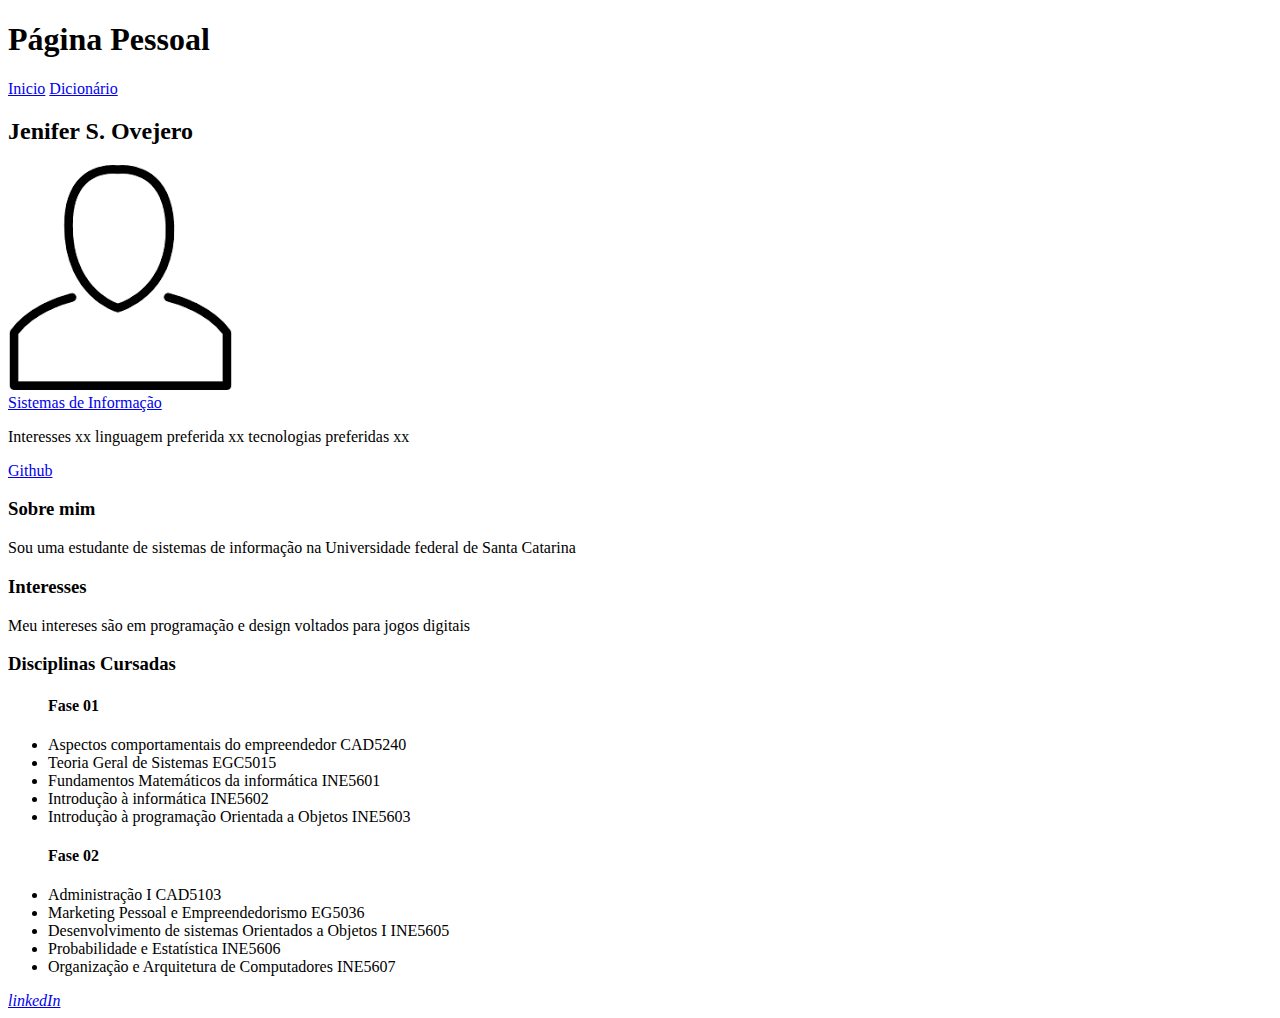
==== index.html @ 0b09d9e0 "Add files via upload" ====
<!DOCTYPE html>
<html lang="pt-br">
<head>
    <meta charset="UTF-8">
    <meta http-equiv="X-UA-Compatible" content="IE=edge">
    <meta name="viewport" content="width=device-width, initial-scale=1.0">
    <title>Página Pessoal</title>
    
</head>
<body>
    <header>
        <h1>Página Pessoal</h1>
        <nav>
            <a href="#">Inicio</a>
            <a href="html_dict.html">Dicionário</a>
        </nav>
    </header>
    <aside>
        <h2>Jenifer S. Ovejero</h2>
        <img src="fotoperfil.png"><br>
        <a href="https://sin.ufsc.br/">Sistemas de Informação</a>
        <p>Interesses xx  linguagem preferida xx tecnologias preferidas xx</p>
        <a href="https://github.com/JeniferOvejero">Github</a>
    </aside>
    <main>
        <section>
            <h3>Sobre mim</h3>
            <p>Sou uma estudante de sistemas de informação na Universidade federal de Santa Catarina</p>
        </section>
        <section>
            <h3>Interesses</h3>
            <p>Meu intereses são em programação e design voltados para jogos digitais</p>
        </section>
        <section>
            <h3>Disciplinas Cursadas</h3>
            <ul>
                <h4>Fase 01</h4>
                <li>Aspectos comportamentais do empreendedor CAD5240</li>
                <li>Teoria Geral de Sistemas EGC5015</li>
                <li>Fundamentos Matemáticos da informática INE5601</li>
                <li>Introdução à informática INE5602</li>
                <li>Introdução à programação Orientada a Objetos INE5603</li>
            </ul>
            <ul>
                <h4>Fase 02</h4>
                <li>Administração I CAD5103</li>
                <li>Marketing Pessoal e Empreendedorismo EG5036</li>
                <li>Desenvolvimento de sistemas Orientados a Objetos I INE5605</li>
                <li>Probabilidade e Estatística INE5606</li>
                <li>Organização e Arquitetura de Computadores INE5607</li>
            </ul>
        </section>
    </main>
    <footer><address><a href="https://www.linkedin.com/in/jenifer-sofia-ovejero-3856a0234">linkedIn</a></address></footer>
</body>
</html>
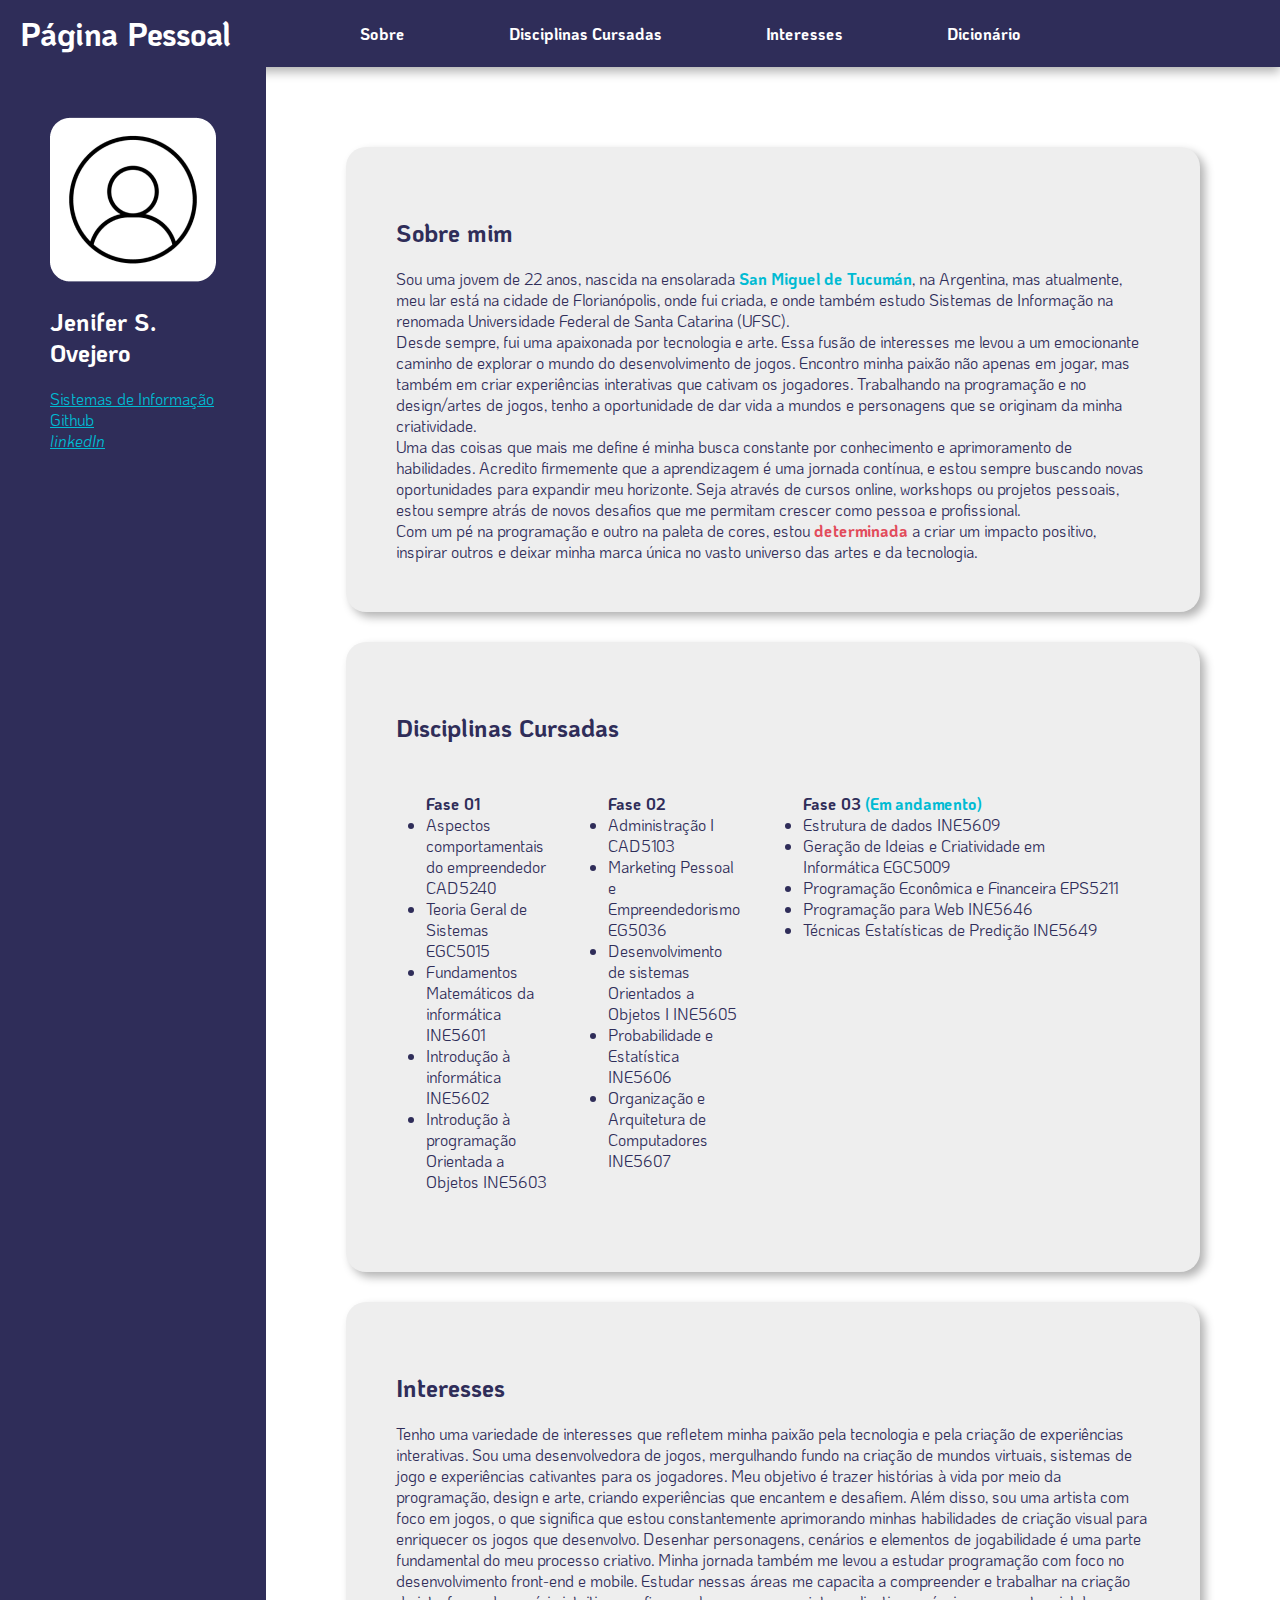
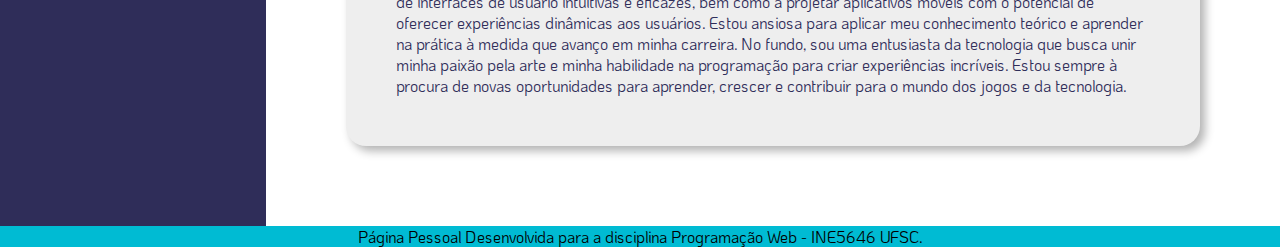
==== commit fa33ade9: "novo" ====
--- a/index.html
+++ b/index.html
@@ -4,53 +4,86 @@
     <meta charset="UTF-8">
     <meta http-equiv="X-UA-Compatible" content="IE=edge">
     <meta name="viewport" content="width=device-width, initial-scale=1.0">
+    <link rel="stylesheet" href="style.css">
     <title>Página Pessoal</title>
     
 </head>
 <body>
     <header>
-        <h1>Página Pessoal</h1>
+        <div class="titulo">
+            <h1>Página Pessoal</h1>
+        </div>
         <nav>
-            <a href="#">Inicio</a>
-            <a href="html_dict.html">Dicionário</a>
+            <b><a href="#Sobre">Sobre</a>
+            <a href="#Disciplinas">Disciplinas Cursadas</a>
+            <a href="#Interesses">Interesses</a>
+            <a href="html_dict.html">Dicionário</a></b>
         </nav>
     </header>
-    <aside>
-        <h2>Jenifer S. Ovejero</h2>
-        <img src="fotoperfil.png"><br>
-        <a href="https://sin.ufsc.br/">Sistemas de Informação</a>
-        <p>Interesses xx  linguagem preferida xx tecnologias preferidas xx</p>
-        <a href="https://github.com/JeniferOvejero">Github</a>
-    </aside>
-    <main>
-        <section>
-            <h3>Sobre mim</h3>
-            <p>Sou uma estudante de sistemas de informação na Universidade federal de Santa Catarina</p>
-        </section>
-        <section>
-            <h3>Interesses</h3>
-            <p>Meu intereses são em programação e design voltados para jogos digitais</p>
-        </section>
-        <section>
-            <h3>Disciplinas Cursadas</h3>
-            <ul>
-                <h4>Fase 01</h4>
-                <li>Aspectos comportamentais do empreendedor CAD5240</li>
-                <li>Teoria Geral de Sistemas EGC5015</li>
-                <li>Fundamentos Matemáticos da informática INE5601</li>
-                <li>Introdução à informática INE5602</li>
-                <li>Introdução à programação Orientada a Objetos INE5603</li>
-            </ul>
-            <ul>
-                <h4>Fase 02</h4>
-                <li>Administração I CAD5103</li>
-                <li>Marketing Pessoal e Empreendedorismo EG5036</li>
-                <li>Desenvolvimento de sistemas Orientados a Objetos I INE5605</li>
-                <li>Probabilidade e Estatística INE5606</li>
-                <li>Organização e Arquitetura de Computadores INE5607</li>
-            </ul>
-        </section>
-    </main>
-    <footer><address><a href="https://www.linkedin.com/in/jenifer-sofia-ovejero-3856a0234">linkedIn</a></address></footer>
+    <div>
+        <aside>
+            <img src="fotoperfil.png"><br>
+            <h3>Jenifer S. Ovejero</h3>
+            <a href="https://sin.ufsc.br/">Sistemas de Informação</a><br>
+            <a href="https://github.com/JeniferOvejero">Github</a>
+            <address><a href="https://www.linkedin.com/in/jenifer-sofia-ovejero-3856a0234">linkedIn</a></address>
+        </aside>
+        <main>
+            <section id="Sobre">
+                <h3>Sobre mim</h3>
+                <p>Sou uma jovem de 22 anos, nascida na ensolarada <a href="https://www.google.com/maps/place/San+Miguel+de+Tucumán,+Tucumán,+Argentina/@-26.8718912,-65.2758139,11z/data=!4m6!3m5!1s0x94223792d6c56903:0xf88d5b92b5c56527!8m2!3d-26.8082848!4d-65.2175903!16zL20vMDJmNWpi?entry=ttu">San Miguel de Tucumán</a>, na Argentina, mas atualmente, meu lar está na cidade de Florianópolis, onde fui criada, e onde também estudo Sistemas de Informação na renomada Universidade Federal de Santa Catarina (UFSC).<br>
+
+                    Desde sempre, fui uma apaixonada por tecnologia e arte. Essa fusão de interesses me levou a um emocionante caminho de explorar o mundo do desenvolvimento de jogos. Encontro minha paixão não apenas em jogar, mas também em criar experiências interativas que cativam os jogadores. Trabalhando na programação e no design/artes de jogos, tenho a oportunidade de dar vida a mundos e personagens que se originam da minha criatividade.<br>
+                    
+                    Uma das coisas que mais me define é minha busca constante por conhecimento e aprimoramento de habilidades. Acredito firmemente que a aprendizagem é uma jornada contínua, e estou sempre buscando novas oportunidades para expandir meu horizonte. Seja através de cursos online, workshops ou projetos pessoais, estou sempre atrás de novos desafios que me permitam crescer como pessoa e profissional.<br>
+                    
+                    Com um pé na programação e outro na paleta de cores, estou <strong class="vermelho">determinada</strong> a criar um impacto positivo, inspirar outros e deixar minha marca única no vasto universo das artes e da tecnologia.</p>
+            </section>
+            <section id="Disciplinas">
+                <h3>Disciplinas Cursadas</h3>
+                <div>
+                    <div class="coluna-50">
+                        <ul>
+                            <h4>Fase 01</h4>
+                            <li>Aspectos comportamentais do empreendedor CAD5240</li>
+                            <li>Teoria Geral de Sistemas EGC5015</li>
+                            <li>Fundamentos Matemáticos da informática INE5601</li>
+                            <li>Introdução à informática INE5602</li>
+                            <li>Introdução à programação Orientada a Objetos INE5603</li>
+                        </ul>
+                        <ul>
+                            <h4>Fase 02</h4>
+                            <li>Administração I CAD5103</li>
+                            <li>Marketing Pessoal e Empreendedorismo EG5036</li>
+                            <li>Desenvolvimento de sistemas Orientados a Objetos I INE5605</li>
+                            <li>Probabilidade e Estatística INE5606</li>
+                            <li>Organização e Arquitetura de Computadores INE5607</li>
+                        </ul>
+                    </div>
+                    <div class="coluna-50">
+                        <ul>
+                            <h4>Fase 03 <span>(Em andamento)</span></h4>
+                            <li>Estrutura de dados INE5609</li>
+                            <li>Geração de Ideias e Criatividade em Informática EGC5009</li>
+                            <li>Programação Econômica e Financeira EPS5211</li>
+                            <li>Programação para Web INE5646</li>
+                            <li>Técnicas Estatísticas de Predição INE5649</li>
+                        </ul>
+                    </div>
+                </div>
+            </section>
+            <section id="Interesses">
+                <h3>Interesses</h3>
+                <p>Tenho uma variedade de interesses que refletem minha paixão pela tecnologia e pela criação de experiências interativas. Sou uma desenvolvedora de jogos, mergulhando fundo na criação de mundos virtuais, sistemas de jogo e experiências cativantes para os jogadores. Meu objetivo é trazer histórias à vida por meio da programação, design e arte, criando experiências que encantem e desafiem.
+
+                    Além disso, sou uma artista com foco em jogos, o que significa que estou constantemente aprimorando minhas habilidades de criação visual para enriquecer os jogos que desenvolvo. Desenhar personagens, cenários e elementos de jogabilidade é uma parte fundamental do meu processo criativo.
+                    
+                    Minha jornada também me levou a estudar programação com foco no desenvolvimento front-end e mobile. Estudar nessas áreas me capacita a compreender e trabalhar na criação de interfaces de usuário intuitivas e eficazes, bem como a projetar aplicativos móveis com o potencial de oferecer experiências dinâmicas aos usuários. Estou ansiosa para aplicar meu conhecimento teórico e aprender na prática à medida que avanço em minha carreira.
+                    
+                    No fundo, sou uma entusiasta da tecnologia que busca unir minha paixão pela arte e minha habilidade na programação para criar experiências incríveis. Estou sempre à procura de novas oportunidades para aprender, crescer e contribuir para o mundo dos jogos e da tecnologia.</p>
+            </section>
+        </main>
+    </div>
+    <footer>Página Pessoal Desenvolvida para a disciplina Programação Web - INE5646 UFSC. </footer>
 </body>
 </html>--- a/style.css
+++ b/style.css
@@ -0,0 +1,89 @@
+@import url('https://fonts.googleapis.com/css2?family=KoHo:ital@0;1&family=Passion+One&display=swap');
+
+*{
+    margin: 0;
+    padding: 0;
+    font-family: KoHo;
+}
+div{
+    display: flex;
+}
+aside {
+    background-color: #2F2D59;
+    color: white;
+    padding: 50px;
+}
+aside a{
+    color: #00BBD3;
+}
+main {
+    flex-grow: 1; /* Faz com que o conteúdo principal ocupe o restante da largura disponível */
+    padding: 50px;
+    color: #2F2D59;
+}
+
+header{
+    
+    background-color: #2F2D59;
+    color: white;
+    display: flex;
+    align-items: center;
+    box-shadow: 0px 5px 10px rgba(0, 0, 0, 0.3);
+}
+nav {
+    display: flex;
+    align-items: center;
+    justify-content: flex-end;
+    height: 67px;
+}
+nav a{
+    text-decoration: none;
+    color: white;
+    padding: 0px 50px;
+    font-size: 16px;
+}
+nav a:hover{
+    color: #00BBD3;
+    text-decoration: underline;
+}
+footer{
+    background-color: #00BBD3;
+    text-align: center;
+}
+
+section{
+    background-color: #EEEEEE;
+    margin: 30px;
+    padding: 50px;
+    border-radius: 20px;
+    box-shadow: 5px 5px 10px rgba(0, 0, 0, 0.3);
+}
+h3{
+    margin: 20px 0px;
+    font-size: 24px;
+}
+p{
+    font-size: 16px;
+}
+.coluna-50{
+    width: 50%;
+}
+ul{
+    margin: 30px;
+}
+span{
+    color: #00BBD3;
+}
+
+.titulo{
+    justify-content: start;
+    margin: 0px 80px 0px 20px;
+}
+.vermelho{
+    color: #E24B5B;
+}
+p a{
+    text-decoration: none;
+    color: #00BBD3;
+    font-weight: 800;
+}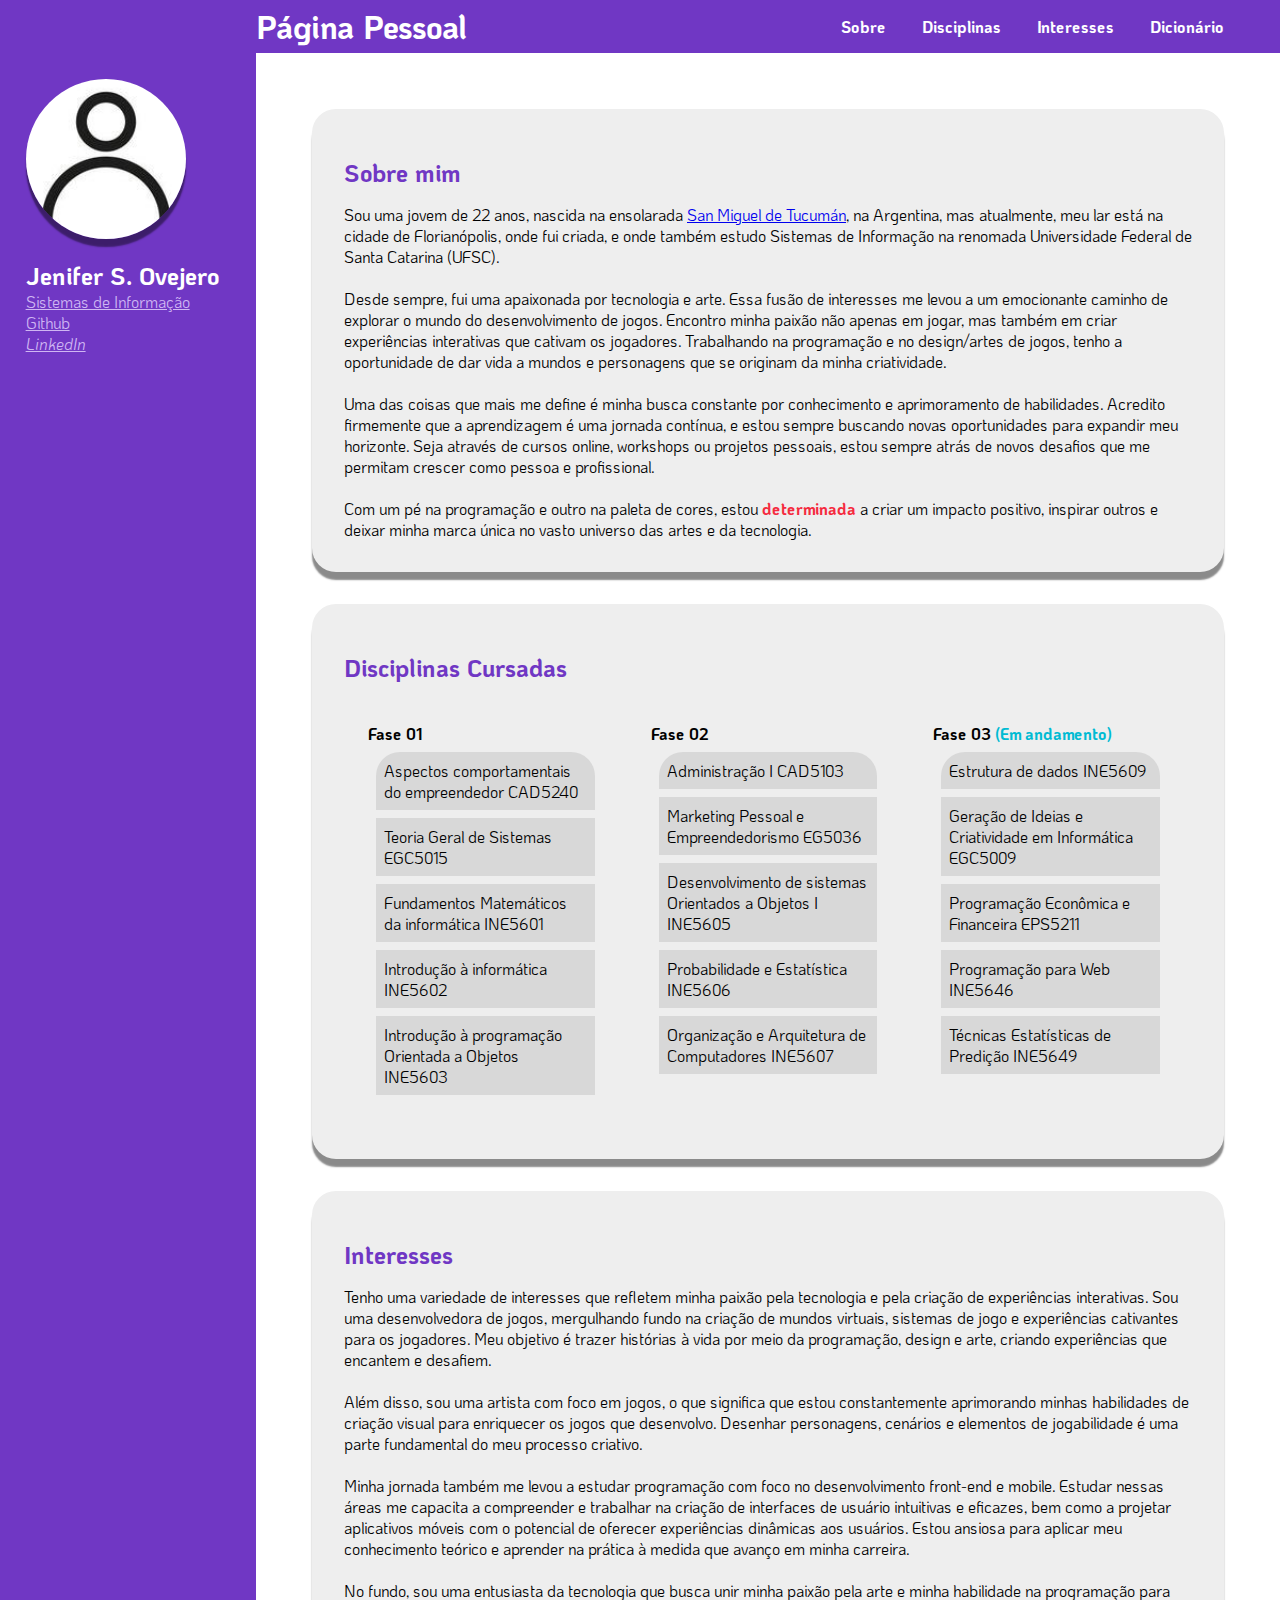
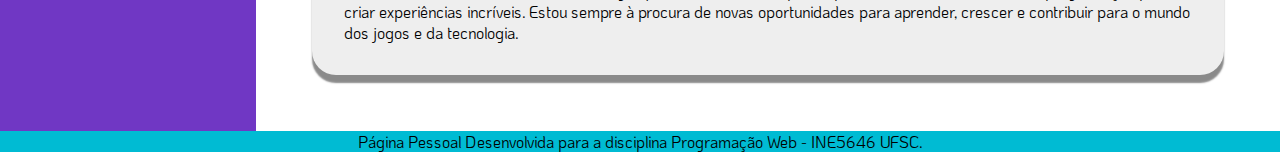
==== commit c46e7b69: "att" ====
--- a/index.html
+++ b/index.html
@@ -9,81 +9,75 @@
     
 </head>
 <body>
-    <header>
-        <div class="titulo">
+    <div class="container">
+        <header>
             <h1>Página Pessoal</h1>
-        </div>
-        <nav>
-            <b><a href="#Sobre">Sobre</a>
-            <a href="#Disciplinas">Disciplinas Cursadas</a>
-            <a href="#Interesses">Interesses</a>
-            <a href="html_dict.html">Dicionário</a></b>
-        </nav>
-    </header>
-    <div>
+            <nav>
+                <a href="#Sobre" id="sob">Sobre</a>
+                <a href="#Disciplinas" id="dis">Disciplinas</a>
+                <a href="#Interesses" id="in">Interesses</a>
+                <a href="html_dict.html" id="dic">Dicionário</a>
+            </nav>
+        </header>
         <aside>
-            <img src="fotoperfil.png"><br>
-            <h3>Jenifer S. Ovejero</h3>
-            <a href="https://sin.ufsc.br/">Sistemas de Informação</a><br>
+            <img src="fotoperfil.jpg"><br>
+            <h2>Jenifer S. Ovejero</h2>
+            <a href="https://sin.ufsc.br/">Sistemas de Informação</a>
             <a href="https://github.com/JeniferOvejero">Github</a>
-            <address><a href="https://www.linkedin.com/in/jenifer-sofia-ovejero-3856a0234">linkedIn</a></address>
+            <address><a href="https://www.linkedin.com/in/jenifer-sofia-ovejero-3856a0234">LinkedIn</a></address>
         </aside>
         <main>
-            <section id="Sobre">
-                <h3>Sobre mim</h3>
-                <p>Sou uma jovem de 22 anos, nascida na ensolarada <a href="https://www.google.com/maps/place/San+Miguel+de+Tucumán,+Tucumán,+Argentina/@-26.8718912,-65.2758139,11z/data=!4m6!3m5!1s0x94223792d6c56903:0xf88d5b92b5c56527!8m2!3d-26.8082848!4d-65.2175903!16zL20vMDJmNWpi?entry=ttu">San Miguel de Tucumán</a>, na Argentina, mas atualmente, meu lar está na cidade de Florianópolis, onde fui criada, e onde também estudo Sistemas de Informação na renomada Universidade Federal de Santa Catarina (UFSC).<br>
-
-                    Desde sempre, fui uma apaixonada por tecnologia e arte. Essa fusão de interesses me levou a um emocionante caminho de explorar o mundo do desenvolvimento de jogos. Encontro minha paixão não apenas em jogar, mas também em criar experiências interativas que cativam os jogadores. Trabalhando na programação e no design/artes de jogos, tenho a oportunidade de dar vida a mundos e personagens que se originam da minha criatividade.<br>
-                    
-                    Uma das coisas que mais me define é minha busca constante por conhecimento e aprimoramento de habilidades. Acredito firmemente que a aprendizagem é uma jornada contínua, e estou sempre buscando novas oportunidades para expandir meu horizonte. Seja através de cursos online, workshops ou projetos pessoais, estou sempre atrás de novos desafios que me permitam crescer como pessoa e profissional.<br>
-                    
-                    Com um pé na programação e outro na paleta de cores, estou <strong class="vermelho">determinada</strong> a criar um impacto positivo, inspirar outros e deixar minha marca única no vasto universo das artes e da tecnologia.</p>
+            <section>
+                <h3 class="Sobre">Sobre mim</h3>
+                <p>Sou uma jovem de 22 anos, nascida na ensolarada <a href="https://www.google.com/maps?client=opera-gx&hs=dkd&sca_esv=562386629&output=search&q=san+miguel+de+tucuman&source=lnms&entry=mc&sa=X&ved=2ahUKEwizr4TsqY-BAxXrHrkGHSCoBA4Q0pQJegQICxAB">San Miguel de Tucumán</a>, na Argentina, mas atualmente, meu lar está na cidade de Florianópolis, onde fui criada, e onde também estudo Sistemas de Informação na renomada Universidade Federal de Santa Catarina (UFSC).
+                <br><br>
+                Desde sempre, fui uma apaixonada por tecnologia e arte. Essa fusão de interesses me levou a um emocionante caminho de explorar o mundo do desenvolvimento de jogos. Encontro minha paixão não apenas em jogar, mas também em criar experiências interativas que cativam os jogadores. Trabalhando na programação e no design/artes de jogos, tenho a oportunidade de dar vida a mundos e personagens que se originam da minha criatividade.
+                <br><br>
+                Uma das coisas que mais me define é minha busca constante por conhecimento e aprimoramento de habilidades. Acredito firmemente que a aprendizagem é uma jornada contínua, e estou sempre buscando novas oportunidades para expandir meu horizonte. Seja através de cursos online, workshops ou projetos pessoais, estou sempre atrás de novos desafios que me permitam crescer como pessoa e profissional.
+                <br><br>
+                Com um pé na programação e outro na paleta de cores, estou <strong>determinada</strong> a criar um impacto positivo, inspirar outros e deixar minha marca única no vasto universo das artes e da tecnologia.</p>
             </section>
             <section id="Disciplinas">
                 <h3>Disciplinas Cursadas</h3>
-                <div>
-                    <div class="coluna-50">
-                        <ul>
-                            <h4>Fase 01</h4>
-                            <li>Aspectos comportamentais do empreendedor CAD5240</li>
-                            <li>Teoria Geral de Sistemas EGC5015</li>
-                            <li>Fundamentos Matemáticos da informática INE5601</li>
-                            <li>Introdução à informática INE5602</li>
-                            <li>Introdução à programação Orientada a Objetos INE5603</li>
-                        </ul>
-                        <ul>
-                            <h4>Fase 02</h4>
-                            <li>Administração I CAD5103</li>
-                            <li>Marketing Pessoal e Empreendedorismo EG5036</li>
-                            <li>Desenvolvimento de sistemas Orientados a Objetos I INE5605</li>
-                            <li>Probabilidade e Estatística INE5606</li>
-                            <li>Organização e Arquitetura de Computadores INE5607</li>
-                        </ul>
-                    </div>
-                    <div class="coluna-50">
-                        <ul>
-                            <h4>Fase 03 <span>(Em andamento)</span></h4>
-                            <li>Estrutura de dados INE5609</li>
-                            <li>Geração de Ideias e Criatividade em Informática EGC5009</li>
-                            <li>Programação Econômica e Financeira EPS5211</li>
-                            <li>Programação para Web INE5646</li>
-                            <li>Técnicas Estatísticas de Predição INE5649</li>
-                        </ul>
-                    </div>
+                <div class="lista">
+                    <ul class="f1">
+                        <h4>Fase 01</h4>
+                        <li class="primeiro">Aspectos comportamentais do empreendedor CAD5240</li>
+                        <li>Teoria Geral de Sistemas EGC5015</li>
+                        <li>Fundamentos Matemáticos da informática INE5601</li>
+                        <li>Introdução à informática INE5602</li>
+                        <li class="ultimo">Introdução à programação Orientada a Objetos INE5603</li>
+                    </ul>
+                    <ul class="f2">
+                        <h4>Fase 02</h4>
+                        <li class="primeiro">Administração I CAD5103</li>
+                        <li>Marketing Pessoal e Empreendedorismo EG5036</li>
+                        <li>Desenvolvimento de sistemas Orientados a Objetos I INE5605</li>
+                        <li>Probabilidade e Estatística INE5606</li>
+                        <li class="ultimo">Organização e Arquitetura de Computadores INE5607</li>
+                    </ul>
+                    <ul class="f3">
+                        <h4>Fase 03 <span>(Em andamento)</span></h4>
+                        <li class="primeiro">Estrutura de dados INE5609</li>
+                        <li>Geração de Ideias e Criatividade em Informática EGC5009</li>
+                        <li>Programação Econômica e Financeira EPS5211</li>
+                        <li>Programação para Web INE5646</li>
+                        <li class="ultimo">Técnicas Estatísticas de Predição INE5649</li>
+                    </ul>
                 </div>
             </section>
             <section id="Interesses">
                 <h3>Interesses</h3>
                 <p>Tenho uma variedade de interesses que refletem minha paixão pela tecnologia e pela criação de experiências interativas. Sou uma desenvolvedora de jogos, mergulhando fundo na criação de mundos virtuais, sistemas de jogo e experiências cativantes para os jogadores. Meu objetivo é trazer histórias à vida por meio da programação, design e arte, criando experiências que encantem e desafiem.
-
-                    Além disso, sou uma artista com foco em jogos, o que significa que estou constantemente aprimorando minhas habilidades de criação visual para enriquecer os jogos que desenvolvo. Desenhar personagens, cenários e elementos de jogabilidade é uma parte fundamental do meu processo criativo.
-                    
-                    Minha jornada também me levou a estudar programação com foco no desenvolvimento front-end e mobile. Estudar nessas áreas me capacita a compreender e trabalhar na criação de interfaces de usuário intuitivas e eficazes, bem como a projetar aplicativos móveis com o potencial de oferecer experiências dinâmicas aos usuários. Estou ansiosa para aplicar meu conhecimento teórico e aprender na prática à medida que avanço em minha carreira.
-                    
-                    No fundo, sou uma entusiasta da tecnologia que busca unir minha paixão pela arte e minha habilidade na programação para criar experiências incríveis. Estou sempre à procura de novas oportunidades para aprender, crescer e contribuir para o mundo dos jogos e da tecnologia.</p>
+                <br><br>
+                Além disso, sou uma artista com foco em jogos, o que significa que estou constantemente aprimorando minhas habilidades de criação visual para enriquecer os jogos que desenvolvo. Desenhar personagens, cenários e elementos de jogabilidade é uma parte fundamental do meu processo criativo.
+                <br><br>
+                Minha jornada também me levou a estudar programação com foco no desenvolvimento front-end e mobile. Estudar nessas áreas me capacita a compreender e trabalhar na criação de interfaces de usuário intuitivas e eficazes, bem como a projetar aplicativos móveis com o potencial de oferecer experiências dinâmicas aos usuários. Estou ansiosa para aplicar meu conhecimento teórico e aprender na prática à medida que avanço em minha carreira.
+                <br><br>
+                No fundo, sou uma entusiasta da tecnologia que busca unir minha paixão pela arte e minha habilidade na programação para criar experiências incríveis. Estou sempre à procura de novas oportunidades para aprender, crescer e contribuir para o mundo dos jogos e da tecnologia.</p>
             </section>
         </main>
+        <footer>Página Pessoal Desenvolvida para a disciplina Programação Web - INE5646 UFSC.</footer>
     </div>
-    <footer>Página Pessoal Desenvolvida para a disciplina Programação Web - INE5646 UFSC. </footer>
 </body>
 </html>--- a/style.css
+++ b/style.css
@@ -1,89 +1,185 @@
-@import url('https://fonts.googleapis.com/css2?family=KoHo:ital@0;1&family=Passion+One&display=swap');
-
+@import url('https://fonts.googleapis.com/css2?family=KoHo:ital,wght@0,400;0,700;1,400&display=swap');
+:root{
+    --cor-primaria: #7037C4;
+    --cor-fundo: white;
+    --cor-secundaria: #00BBD3;
+    --cor-destaque: #f52a3e;
+    --cor-cinza: #eee;
+    --cor-branco: #fff;
+    --cor-site: #7037C4;
+}
 *{
     margin: 0;
     padding: 0;
-    font-family: KoHo;
+    box-sizing: border-box;
+    font-family: koho;
+    font-size: 16px;
 }
-div{
-    display: flex;
+body{
+    background: var(--cor-primaria);
 }
-aside {
-    background-color: #2F2D59;
-    color: white;
-    padding: 50px;
-}
-aside a{
-    color: #00BBD3;
-}
-main {
-    flex-grow: 1; /* Faz com que o conteúdo principal ocupe o restante da largura disponível */
-    padding: 50px;
-    color: #2F2D59;
+
+.container{
+    display: grid;
+    grid-template-columns: 1fr 4fr;
+    grid-template-rows: auto 1fr auto;
+    grid-template-areas: ". h""a m""f f";
+
 }
 
 header{
+    display: flex;
+    justify-content: space-between;
+    align-items: center;
+
+    background: var(--cor-primaria);
+    grid-area: h;
+    color: var(--cor-branco);
     
-    background-color: #2F2D59;
-    color: white;
+}
+
+main{
+    background: var(--cor-fundo) ;
+    grid-area: m;
+    padding: 1.5rem;
+}
+
+aside{
     display: flex;
+    flex-direction: column;
+    justify-content: start;
+    padding: 10%;
+
+    background: var(--cor-primaria);
+    grid-area: a;
+    color: var(--cor-branco);
+    
+}
+
+footer{
+    display: flex;
+    justify-content: center;
     align-items: center;
-    box-shadow: 0px 5px 10px rgba(0, 0, 0, 0.3);
-}
-nav {
-    display: flex;
-    align-items: center;
-    justify-content: flex-end;
-    height: 67px;
-}
-nav a{
-    text-decoration: none;
-    color: white;
-    padding: 0px 50px;
-    font-size: 16px;
-}
-nav a:hover{
-    color: #00BBD3;
-    text-decoration: underline;
-}
-footer{
-    background-color: #00BBD3;
-    text-align: center;
+
+    background: var(--cor-secundaria);
+    grid-area: f;
 }
 
 section{
-    background-color: #EEEEEE;
-    margin: 30px;
-    padding: 50px;
-    border-radius: 20px;
-    box-shadow: 5px 5px 10px rgba(0, 0, 0, 0.3);
+    background: var(--cor-cinza);
+    margin: 2rem;
+    padding: 2rem;
+    border-radius: 1.5rem;
+    box-shadow: 0rem 0.5rem 0.1rem rgba(0, 0, 0, 0.457);
 }
+.lista{
+    display: grid;
+    grid-template-columns: 1fr 1fr 1fr;
+    grid-template-rows: auto;
+    grid-template-areas: "f1 f2 f3";
+    
+}
+
+.f1{
+    grid-area: f1;
+}
+.f2{
+    grid-area: f2;
+}
+.f3{
+    grid-area: f3;
+}
+ul, ol{
+    margin: 1.5rem;
+}
+li{
+    list-style: none;
+    margin: 0.5rem;
+    padding: 0.5rem;
+    background-color: #d8d8d8;
+}
+.dic li{
+    border: 0.1rem solid black;
+}
+.primeiro{
+    border-radius: 1.5rem 1.5rem 0rem 0rem;
+}
+h1{
+    font-size: 2rem;
+}
+
+h2{
+    font-size: 1.5rem;
+}
+
 h3{
-    margin: 20px 0px;
-    font-size: 24px;
+    font-size: 1.5rem;
+    margin: 1rem 0rem;
+    color: var(--cor-primaria);
 }
-p{
-    font-size: 16px;
+nav{
+    padding: 1rem 2.5rem;  
 }
-.coluna-50{
-    width: 50%;
+nav a{
+    margin: 0rem 1rem;
+    text-decoration: none;
+    font-weight: bold;
+    color: var(--cor-branco);
 }
-ul{
-    margin: 30px;
+
+nav a:hover{
+    text-decoration: underline;
+    color: var(--cor-secundaria);
+}
+
+aside a{
+    color: #cfb6f3;
+}
+aside a:visited{
+    color: --;
 }
 span{
-    color: #00BBD3;
+    color: var(--cor-secundaria);
+}
+strong{
+    color: var(--cor-destaque);
+}
+img{
+    height: 10rem;
+    width: 10rem;
+    border-radius: 10rem;
+    box-shadow: 0rem 0.5rem 0.1rem rgba(0, 0, 0, 0.457);
 }
 
-.titulo{
-    justify-content: start;
-    margin: 0px 80px 0px 20px;
-}
-.vermelho{
-    color: #E24B5B;
-}
-p a{
-    text-decoration: none;
-    color: #00BBD3;
-    font-weight: 800;
+@media(max-width: 978px){
+    *{
+        max-width: 100vw;
+    }
+    .container{
+        display: grid;
+        grid-template-columns: 1fr;
+        grid-template-rows: auto auto 1fr auto;
+        grid-template-areas: "h""a""m""f";
+    }
+
+    header{
+        flex-direction: column;
+    }
+    ul,ol{
+        margin: 1rem 0rem;
+    }
+    li{
+        margin: 0.5rem 0rem;
+    }
+    aside{
+        align-items: center;
+    }
+    .lista{
+        display: block;
+        padding: 0rem;
+        margin: 0rem;
+    }
+    section{
+        margin: 0.5rem;
+    }
 }